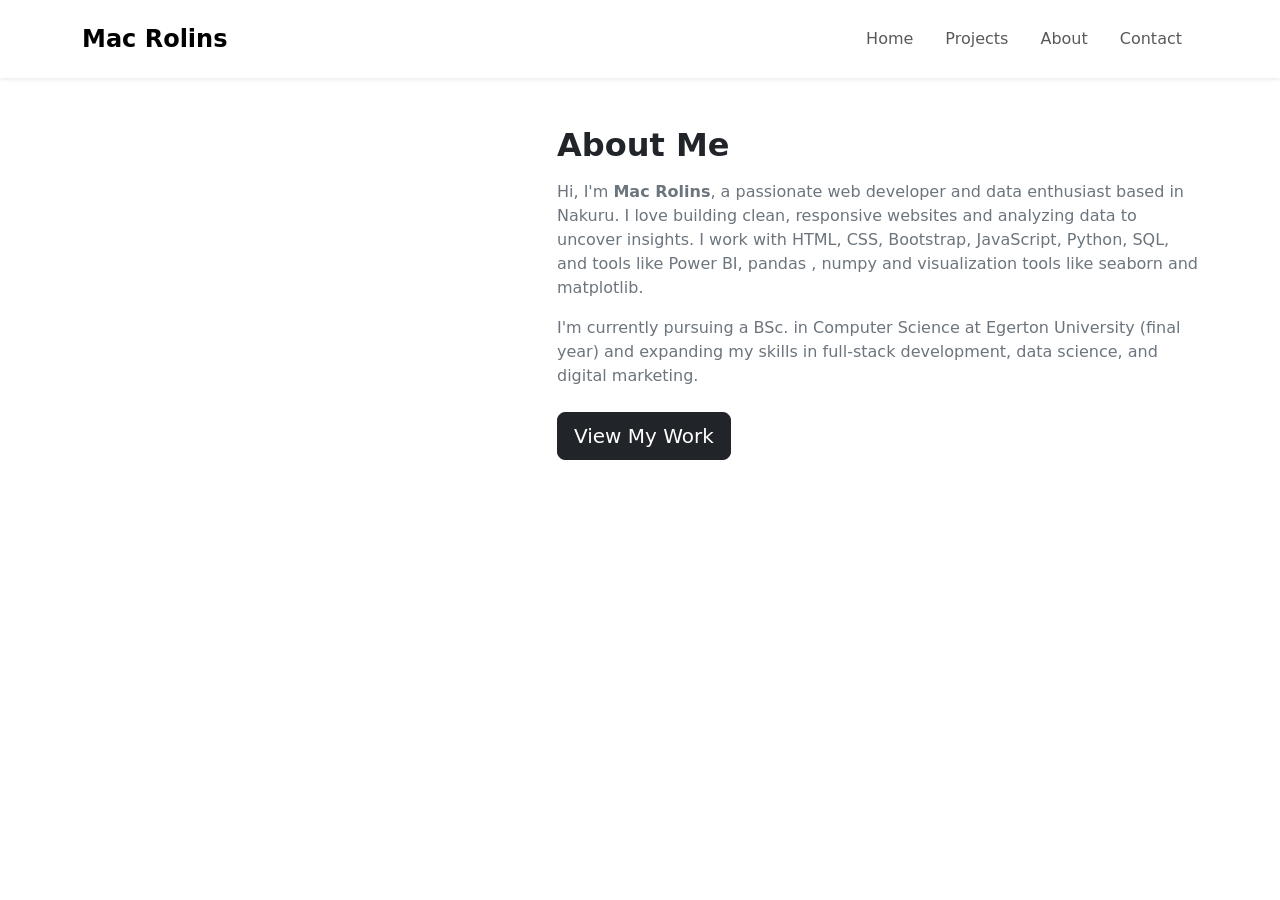
==== about.html @ 3a2dd6b3 "Initial commit of existing project files" ====
<!DOCTYPE html>
<html lang="en">
  <head>
    <meta charset="UTF-8">
    <meta name="viewport", content="width=device-width initial-scale=1">
    <title> McRolins | about</title>
    <link href="https://cdn.jsdelivr.net/npm/bootstrap@5.3.0/dist/css/bootstrap.min.css" rel="stylesheet">
    <link rel="stylesheet" href="style.css">
  </head>

<script src="https://cdn.jsdelivr.net/npm/bootstrap@5.3.3/dist/js/bootstrap.bundle.min.js"></script>
<script src="assets/js/script.js"></script>

<body>

    <div id="navbar"></div>

<script>
  fetch("assets/navbar.html")
    .then(res => res.text())
    .then(data => document.getElementById("navbar").innerHTML = data);
</script>

    <section id="about" class="py-5 bg-white">
    <div class="container">
        <div class="row align-items-center">

            <!-- Left Image -->
            <div class="col-md-5 text-center mb-4 mb-md-0">
                
            </div>

            <!-- Right Text -->
            <div class="col-md-7">
                <h2 class="fw-bold mb-3">About Me</h2>
                <p class="text-secondary">
                    Hi, I'm <strong>Mac Rolins</strong>, a passionate web developer and data enthusiast 
                    based in Nakuru. I love building clean, responsive websites and analyzing data to 
                    uncover insights. I work with HTML, CSS, Bootstrap, JavaScript, Python, SQL, and 
                    tools like Power BI, pandas , numpy and visualization tools like seaborn and matplotlib.
                </p>

                <p class="text-secondary">
                    I'm currently pursuing a BSc. in Computer Science at Egerton University (final year) and expanding 
                    my skills in full-stack development, data science, and digital marketing.
                </p>

                <a href="projects.html" class="btn btn-dark btn-lg mt-2">
                    View My Work
                </a>
            </div>

        </div>
    </div>
</section>

</body>
</html>
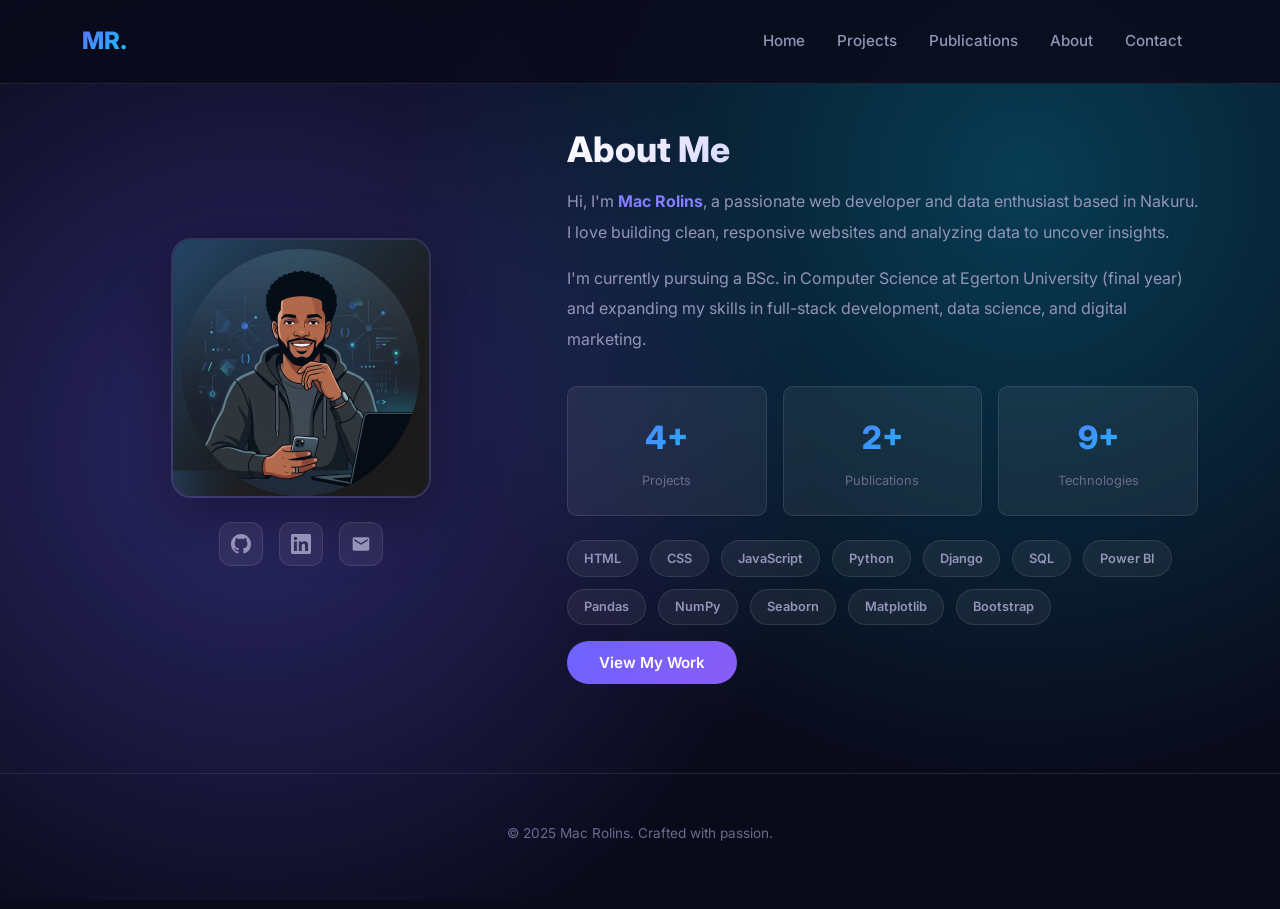
==== commit 42615354: "feat: implement comprehensive redesign with modern dark-themed glassmorphism aesthetic and modular s" ====
--- a/about.html
+++ b/about.html
@@ -1,58 +1,82 @@
 <!DOCTYPE html>
 <html lang="en">
-  <head>
-    <meta charset="UTF-8">
-    <meta name="viewport", content="width=device-width initial-scale=1">
-    <title> McRolins | about</title>
-    <link href="https://cdn.jsdelivr.net/npm/bootstrap@5.3.0/dist/css/bootstrap.min.css" rel="stylesheet">
-    <link rel="stylesheet" href="style.css">
-  </head>
+<head>
+  <meta charset="UTF-8">
+  <meta name="viewport" content="width=device-width, initial-scale=1">
+  <meta name="description" content="About Mac Rolins — web developer, data enthusiast, and CS student at Egerton University.">
+  <title>Mac Rolins | About</title>
+  <link href="https://cdn.jsdelivr.net/npm/bootstrap@5.3.0/dist/css/bootstrap.min.css" rel="stylesheet">
+  <link rel="stylesheet" href="style.css">
+</head>
+<body>
+  <div class="bg-grid"></div>
 
-<script src="https://cdn.jsdelivr.net/npm/bootstrap@5.3.3/dist/js/bootstrap.bundle.min.js"></script>
-<script src="assets/js/script.js"></script>
+  <div id="navbar"></div>
+  <script>
+    fetch("assets/navbar.html").then(r=>r.text()).then(d=>document.getElementById("navbar").innerHTML=d);
+  </script>
 
-<body>
+  <section class="section" style="padding-top:8rem;">
+    <div class="container">
+      <div class="row align-items-center g-5">
+        <div class="col-lg-5 text-center fade-up">
+          <img src="assets/img/avatar.png" alt="Mac Rolins" class="about-avatar">
+          <div class="social-icons justify-content-center mt-4">
+            <a href="https://github.com/mcrolins" target="_blank" class="social-icon" title="GitHub">
+              <svg viewBox="0 0 24 24"><path d="M12 0C5.37 0 0 5.37 0 12c0 5.31 3.435 9.795 8.205 11.385.6.105.825-.255.825-.57 0-.285-.015-1.23-.015-2.235-3.015.555-3.795-.735-4.035-1.41-.135-.345-.72-1.41-1.23-1.695-.42-.225-1.02-.78-.015-.795.945-.015 1.62.87 1.845 1.23 1.08 1.815 2.805 1.305 3.495.99.105-.78.42-1.305.765-1.605-2.67-.3-5.46-1.335-5.46-5.925 0-1.305.465-2.385 1.23-3.225-.12-.3-.54-1.53.12-3.18 0 0 1.005-.315 3.3 1.23.96-.27 1.98-.405 3-.405s2.04.135 3 .405c2.295-1.56 3.3-1.23 3.3-1.23.66 1.65.24 2.88.12 3.18.765.84 1.23 1.905 1.23 3.225 0 4.605-2.805 5.625-5.475 5.925.435.375.81 1.095.81 2.22 0 1.605-.015 2.895-.015 3.3 0 .315.225.69.825.57A12.02 12.02 0 0024 12c0-6.63-5.37-12-12-12z"/></svg>
+            </a>
+            <a href="https://linkedin.com/in/macrolins" target="_blank" class="social-icon" title="LinkedIn">
+              <svg viewBox="0 0 24 24"><path d="M20.447 20.452h-3.554v-5.569c0-1.328-.027-3.037-1.852-3.037-1.853 0-2.136 1.445-2.136 2.939v5.667H9.351V9h3.414v1.561h.046c.477-.9 1.637-1.85 3.37-1.85 3.601 0 4.267 2.37 4.267 5.455v6.286zM5.337 7.433a2.062 2.062 0 01-2.063-2.065 2.064 2.064 0 112.063 2.065zm1.782 13.019H3.555V9h3.564v11.452zM22.225 0H1.771C.792 0 0 .774 0 1.729v20.542C0 23.227.792 24 1.771 24h20.451C23.2 24 24 23.227 24 22.271V1.729C24 .774 23.2 0 22.222 0h.003z"/></svg>
+            </a>
+            <a href="mailto:rolinsmac21@gmail.com" class="social-icon" title="Email">
+              <svg viewBox="0 0 24 24"><path d="M20 4H4c-1.1 0-2 .9-2 2v12c0 1.1.9 2 2 2h16c1.1 0 2-.9 2-2V6c0-1.1-.9-2-2-2zm0 4l-8 5-8-5V6l8 5 8-5v2z"/></svg>
+            </a>
+          </div>
+        </div>
 
-    <div id="navbar"></div>
+        <div class="col-lg-7 fade-up fade-up-delay-1">
+          <h1 class="section-title">About Me</h1>
+          <p style="color:var(--text-secondary);margin-top:1rem;line-height:1.9;">
+            Hi, I'm <strong style="color:var(--accent-light)">Mac Rolins</strong>, a passionate web developer and data enthusiast based in Nakuru. I love building clean, responsive websites and analyzing data to uncover insights.
+          </p>
+          <p style="color:var(--text-secondary);line-height:1.9;">
+            I'm currently pursuing a BSc. in Computer Science at Egerton University (final year) and expanding my skills in full-stack development, data science, and digital marketing.
+          </p>
 
-<script>
-  fetch("assets/navbar.html")
-    .then(res => res.text())
-    .then(data => document.getElementById("navbar").innerHTML = data);
-</script>
+          <div class="row g-3 mt-3">
+            <div class="col-4"><div class="stat-box"><div class="stat-number">4+</div><div class="stat-label">Projects</div></div></div>
+            <div class="col-4"><div class="stat-box"><div class="stat-number">2+</div><div class="stat-label">Publications</div></div></div>
+            <div class="col-4"><div class="stat-box"><div class="stat-number">9+</div><div class="stat-label">Technologies</div></div></div>
+          </div>
 
-    <section id="about" class="py-5 bg-white">
-    <div class="container">
-        <div class="row align-items-center">
+          <div class="tech-badges mt-4">
+            <span class="tech-badge">HTML</span>
+            <span class="tech-badge">CSS</span>
+            <span class="tech-badge">JavaScript</span>
+            <span class="tech-badge">Python</span>
+            <span class="tech-badge">Django</span>
+            <span class="tech-badge">SQL</span>
+            <span class="tech-badge">Power BI</span>
+            <span class="tech-badge">Pandas</span>
+            <span class="tech-badge">NumPy</span>
+            <span class="tech-badge">Seaborn</span>
+            <span class="tech-badge">Matplotlib</span>
+            <span class="tech-badge">Bootstrap</span>
+          </div>
 
-            <!-- Left Image -->
-            <div class="col-md-5 text-center mb-4 mb-md-0">
-                
-            </div>
+          <div class="mt-4">
+            <a href="projects.html" class="btn-glow"><span>View My Work</span></a>
+          </div>
+        </div>
+      </div>
+    </div>
+  </section>
 
-            <!-- Right Text -->
-            <div class="col-md-7">
-                <h2 class="fw-bold mb-3">About Me</h2>
-                <p class="text-secondary">
-                    Hi, I'm <strong>Mac Rolins</strong>, a passionate web developer and data enthusiast 
-                    based in Nakuru. I love building clean, responsive websites and analyzing data to 
-                    uncover insights. I work with HTML, CSS, Bootstrap, JavaScript, Python, SQL, and 
-                    tools like Power BI, pandas , numpy and visualization tools like seaborn and matplotlib.
-                </p>
+  <footer class="footer">
+    <div class="container"><p>&copy; 2025 Mac Rolins. Crafted with passion.</p></div>
+  </footer>
 
-                <p class="text-secondary">
-                    I'm currently pursuing a BSc. in Computer Science at Egerton University (final year) and expanding 
-                    my skills in full-stack development, data science, and digital marketing.
-                </p>
-
-                <a href="projects.html" class="btn btn-dark btn-lg mt-2">
-                    View My Work
-                </a>
-            </div>
-
-        </div>
-    </div>
-</section>
-
+  <script src="https://cdn.jsdelivr.net/npm/bootstrap@5.3.3/dist/js/bootstrap.bundle.min.js"></script>
+  <script src="assets/js/main.js"></script>
 </body>
 </html>
--- a/style.css
+++ b/style.css
@@ -0,0 +1,335 @@
+/* ===== FONTS ===== */
+@import url('https://fonts.googleapis.com/css2?family=Inter:wght@300;400;500;600;700;800;900&display=swap');
+
+/* ===== CSS VARIABLES ===== */
+:root {
+  --bg-primary: #0a0a1a;
+  --bg-secondary: #111128;
+  --bg-card: rgba(255,255,255,0.04);
+  --bg-card-hover: rgba(255,255,255,0.08);
+  --glass: rgba(255,255,255,0.06);
+  --glass-border: rgba(255,255,255,0.1);
+  --accent: #6c63ff;
+  --accent-light: #857dff;
+  --accent-glow: rgba(108,99,255,0.35);
+  --cyan: #00d4ff;
+  --cyan-glow: rgba(0,212,255,0.25);
+  --text-primary: #e8e8f0;
+  --text-secondary: #9494b8;
+  --text-muted: #6b6b8d;
+  --gradient-hero: linear-gradient(135deg, #0a0a1a 0%, #1a1a3e 50%, #0d0d2b 100%);
+  --gradient-card: linear-gradient(145deg, rgba(255,255,255,0.05) 0%, rgba(255,255,255,0.02) 100%);
+  --radius: 16px;
+  --radius-sm: 10px;
+  --transition: 0.3s cubic-bezier(0.4, 0, 0.2, 1);
+}
+
+/* ===== RESET ===== */
+*, *::before, *::after { box-sizing: border-box; margin: 0; padding: 0; }
+
+html { scroll-behavior: smooth; }
+
+body {
+  font-family: 'Inter', -apple-system, BlinkMacSystemFont, sans-serif;
+  background: var(--bg-primary);
+  color: var(--text-primary);
+  line-height: 1.7;
+  overflow-x: hidden;
+}
+
+a { color: var(--accent-light); text-decoration: none; transition: var(--transition); }
+a:hover { color: var(--cyan); }
+
+/* ===== ANIMATED BACKGROUND ===== */
+.bg-grid {
+  position: fixed; inset: 0; z-index: 0; pointer-events: none;
+  background-image:
+    radial-gradient(circle at 20% 50%, var(--accent-glow) 0%, transparent 50%),
+    radial-gradient(circle at 80% 20%, var(--cyan-glow) 0%, transparent 50%);
+  animation: bgPulse 8s ease-in-out infinite alternate;
+}
+@keyframes bgPulse {
+  0% { opacity: .5; }
+  100% { opacity: .8; }
+}
+
+/* ===== NAVBAR ===== */
+.navbar-dark-custom {
+  background: rgba(10,10,26,0.85) !important;
+  backdrop-filter: blur(20px);
+  -webkit-backdrop-filter: blur(20px);
+  border-bottom: 1px solid var(--glass-border);
+  padding: 1rem 0;
+  transition: var(--transition);
+  z-index: 1000;
+}
+.navbar-dark-custom .navbar-brand {
+  font-weight: 800; font-size: 1.5rem;
+  background: linear-gradient(135deg, var(--accent), var(--cyan));
+  -webkit-background-clip: text; -webkit-text-fill-color: transparent;
+  background-clip: text;
+}
+.navbar-dark-custom .nav-link {
+  color: var(--text-secondary) !important; font-weight: 500; font-size: .95rem;
+  position: relative; padding: .5rem 1rem !important; transition: var(--transition);
+}
+.navbar-dark-custom .nav-link::after {
+  content: ''; position: absolute; bottom: 0; left: 50%; width: 0; height: 2px;
+  background: var(--accent); transition: var(--transition); transform: translateX(-50%);
+}
+.navbar-dark-custom .nav-link:hover { color: var(--text-primary) !important; }
+.navbar-dark-custom .nav-link:hover::after { width: 60%; }
+.navbar-dark-custom .nav-link.active { color: var(--accent-light) !important; }
+.navbar-dark-custom .nav-link.active::after { width: 60%; }
+.navbar-dark-custom .navbar-toggler {
+  border-color: var(--glass-border); color: var(--text-primary);
+}
+.navbar-dark-custom .navbar-toggler-icon {
+  background-image: url("data:image/svg+xml,%3csvg xmlns='http://www.w3.org/2000/svg' viewBox='0 0 30 30'%3e%3cpath stroke='rgba(232,232,240,0.8)' stroke-linecap='round' stroke-miterlimit='10' stroke-width='2' d='M4 7h22M4 15h22M4 23h22'/%3e%3c/svg%3e");
+}
+
+/* ===== HERO ===== */
+.hero-section {
+  min-height: 100vh; display: flex; align-items: center;
+  background: var(--gradient-hero); position: relative;
+}
+.hero-avatar {
+  width: 180px; height: 180px; border-radius: 50%;
+  border: 3px solid var(--accent);
+  box-shadow: 0 0 40px var(--accent-glow), 0 0 80px rgba(108,99,255,0.15);
+  animation: avatarFloat 4s ease-in-out infinite;
+  object-fit: cover;
+}
+@keyframes avatarFloat {
+  0%, 100% { transform: translateY(0); }
+  50% { transform: translateY(-12px); }
+}
+.hero-greeting {
+  font-size: 1.1rem; font-weight: 500; color: var(--accent-light);
+  letter-spacing: 2px; text-transform: uppercase; margin-bottom: .5rem;
+}
+.hero-name {
+  font-size: clamp(2.2rem, 5vw, 3.8rem); font-weight: 900;
+  background: linear-gradient(135deg, #fff 0%, var(--accent-light) 50%, var(--cyan) 100%);
+  -webkit-background-clip: text; -webkit-text-fill-color: transparent; background-clip: text;
+  line-height: 1.2; margin-bottom: 1rem;
+}
+.hero-tagline {
+  font-size: 1.15rem; color: var(--text-secondary); max-width: 600px;
+  line-height: 1.8; margin-bottom: 2rem;
+}
+.hero-btns { display: flex; gap: 1rem; flex-wrap: wrap; }
+
+/* ===== BUTTONS ===== */
+.btn-glow {
+  padding: .75rem 2rem; border-radius: 50px; font-weight: 600; font-size: .95rem;
+  border: none; cursor: pointer; transition: var(--transition); position: relative;
+  background: linear-gradient(135deg, var(--accent), #8b5cf6);
+  color: #fff; overflow: hidden;
+}
+.btn-glow::before {
+  content: ''; position: absolute; inset: 0; border-radius: 50px;
+  background: linear-gradient(135deg, var(--accent), var(--cyan));
+  opacity: 0; transition: var(--transition);
+}
+.btn-glow:hover { transform: translateY(-2px); box-shadow: 0 8px 30px var(--accent-glow); color: #fff; }
+.btn-glow:hover::before { opacity: 1; }
+.btn-glow span { position: relative; z-index: 1; }
+
+.btn-outline-glow {
+  padding: .75rem 2rem; border-radius: 50px; font-weight: 600; font-size: .95rem;
+  border: 1px solid var(--glass-border); background: transparent;
+  color: var(--text-primary); cursor: pointer; transition: var(--transition);
+}
+.btn-outline-glow:hover {
+  border-color: var(--accent); color: var(--accent-light);
+  background: rgba(108,99,255,0.08); transform: translateY(-2px);
+}
+
+/* ===== SOCIAL ICONS ===== */
+.social-icons { display: flex; gap: 1rem; margin-top: 1.5rem; }
+.social-icon {
+  width: 44px; height: 44px; border-radius: 12px;
+  display: flex; align-items: center; justify-content: center;
+  background: var(--glass); border: 1px solid var(--glass-border);
+  color: var(--text-secondary); font-size: 1.2rem;
+  transition: var(--transition);
+}
+.social-icon:hover {
+  background: var(--accent); color: #fff; border-color: var(--accent);
+  transform: translateY(-3px); box-shadow: 0 8px 25px var(--accent-glow);
+}
+.social-icon svg { width: 20px; height: 20px; fill: currentColor; }
+
+/* ===== TECH BADGES ===== */
+.tech-badges { display: flex; flex-wrap: wrap; gap: .75rem; margin-top: 2rem; }
+.tech-badge {
+  padding: .4rem 1rem; border-radius: 50px; font-size: .8rem; font-weight: 600;
+  background: var(--glass); border: 1px solid var(--glass-border);
+  color: var(--text-secondary); animation: badgeFloat 3s ease-in-out infinite;
+  transition: var(--transition);
+}
+.tech-badge:hover {
+  border-color: var(--accent); color: var(--accent-light);
+  background: rgba(108,99,255,0.1); transform: scale(1.05);
+}
+.tech-badge:nth-child(even) { animation-delay: 1.5s; }
+.tech-badge:nth-child(3n) { animation-delay: 0.8s; }
+@keyframes badgeFloat {
+  0%, 100% { transform: translateY(0); }
+  50% { transform: translateY(-5px); }
+}
+
+/* ===== SECTION ===== */
+.section { padding: 6rem 0; position: relative; z-index: 1; }
+.section-title {
+  font-size: 2.2rem; font-weight: 800; margin-bottom: .5rem;
+  background: linear-gradient(135deg, #fff, var(--accent-light));
+  -webkit-background-clip: text; -webkit-text-fill-color: transparent; background-clip: text;
+}
+.section-subtitle { color: var(--text-muted); font-size: 1rem; margin-bottom: 3rem; }
+
+/* ===== GLASS CARD ===== */
+.glass-card {
+  background: var(--gradient-card);
+  border: 1px solid var(--glass-border);
+  border-radius: var(--radius); padding: 2rem;
+  backdrop-filter: blur(10px); transition: var(--transition);
+}
+.glass-card:hover {
+  border-color: var(--accent);
+  background: var(--bg-card-hover);
+  transform: translateY(-6px);
+  box-shadow: 0 20px 60px rgba(0,0,0,0.3), 0 0 30px var(--accent-glow);
+}
+.glass-card .card-tag {
+  display: inline-block; padding: .25rem .75rem; border-radius: 50px;
+  font-size: .7rem; font-weight: 600; text-transform: uppercase; letter-spacing: 1px;
+  background: rgba(108,99,255,0.15); color: var(--accent-light); margin-bottom: 1rem;
+}
+.glass-card .card-title {
+  font-size: 1.25rem; font-weight: 700; color: var(--text-primary); margin-bottom: .75rem;
+}
+.glass-card .card-desc {
+  font-size: .9rem; color: var(--text-secondary); line-height: 1.7; margin-bottom: 1.5rem;
+}
+.glass-card .card-techs { display: flex; flex-wrap: wrap; gap: .5rem; margin-bottom: 1.5rem; }
+.glass-card .card-tech {
+  padding: .2rem .6rem; border-radius: 6px; font-size: .72rem; font-weight: 500;
+  background: rgba(0,212,255,0.08); color: var(--cyan); border: 1px solid rgba(0,212,255,0.15);
+}
+.glass-card .card-link {
+  display: inline-flex; align-items: center; gap: .4rem;
+  font-weight: 600; font-size: .9rem; color: var(--accent-light);
+}
+.glass-card .card-link:hover { color: var(--cyan); gap: .6rem; }
+
+/* ===== PUBLICATION CARD ===== */
+.pub-card { position: relative; overflow: hidden; }
+.pub-card::before {
+  content: ''; position: absolute; top: 0; left: 0; width: 4px; height: 100%;
+  background: linear-gradient(180deg, var(--accent), var(--cyan)); border-radius: 4px 0 0 4px;
+  opacity: 0; transition: var(--transition);
+}
+.pub-card:hover::before { opacity: 1; }
+.pub-icon {
+  width: 48px; height: 48px; border-radius: 12px;
+  display: flex; align-items: center; justify-content: center;
+  background: rgba(108,99,255,0.12); color: var(--accent-light);
+  font-size: 1.3rem; margin-bottom: 1rem; flex-shrink: 0;
+}
+.pub-meta { font-size: .8rem; color: var(--text-muted); margin-bottom: .5rem; }
+
+/* ===== ABOUT SECTION ===== */
+.about-avatar {
+  width: 260px; height: 260px; border-radius: 20px;
+  border: 2px solid var(--glass-border);
+  box-shadow: 0 20px 60px rgba(0,0,0,0.4); object-fit: cover;
+}
+.stat-box {
+  text-align: center; padding: 1.5rem;
+  background: var(--glass); border: 1px solid var(--glass-border);
+  border-radius: var(--radius-sm); transition: var(--transition);
+}
+.stat-box:hover { border-color: var(--accent); transform: translateY(-4px); }
+.stat-number {
+  font-size: 2rem; font-weight: 800;
+  background: linear-gradient(135deg, var(--accent), var(--cyan));
+  -webkit-background-clip: text; -webkit-text-fill-color: transparent; background-clip: text;
+}
+.stat-label { font-size: .8rem; color: var(--text-muted); margin-top: .25rem; }
+
+/* ===== CONTACT SECTION ===== */
+.contact-form input,
+.contact-form textarea {
+  background: var(--glass); border: 1px solid var(--glass-border);
+  border-radius: var(--radius-sm); color: var(--text-primary);
+  padding: .85rem 1.2rem; font-family: 'Inter', sans-serif; font-size: .95rem;
+  width: 100%; transition: var(--transition);
+}
+.contact-form input:focus,
+.contact-form textarea:focus {
+  outline: none; border-color: var(--accent);
+  box-shadow: 0 0 20px var(--accent-glow);
+}
+.contact-form input::placeholder,
+.contact-form textarea::placeholder { color: var(--text-muted); }
+
+/* ===== FOOTER ===== */
+.footer {
+  padding: 3rem 0; text-align: center;
+  border-top: 1px solid var(--glass-border);
+  color: var(--text-muted); font-size: .85rem;
+}
+
+/* ===== FADE-IN ANIMATIONS ===== */
+.fade-up {
+  opacity: 0; transform: translateY(30px);
+  transition: opacity 0.7s ease, transform 0.7s ease;
+}
+.fade-up.visible { opacity: 1; transform: translateY(0); }
+.fade-up-delay-1 { transition-delay: 0.1s; }
+.fade-up-delay-2 { transition-delay: 0.2s; }
+.fade-up-delay-3 { transition-delay: 0.3s; }
+.fade-up-delay-4 { transition-delay: 0.4s; }
+
+/* ===== PARTICLE DOTS ===== */
+.particle {
+  position: absolute; width: 4px; height: 4px; border-radius: 50%;
+  background: var(--accent); opacity: .3; animation: particleDrift 6s linear infinite;
+}
+@keyframes particleDrift {
+  0% { transform: translate(0,0); opacity: .3; }
+  50% { opacity: .6; }
+  100% { transform: translate(100px,-200px); opacity: 0; }
+}
+
+/* ===== RESPONSIVE ===== */
+@media (max-width: 768px) {
+  .hero-section { padding-top: 6rem; min-height: auto; }
+  .hero-name { font-size: 2rem; }
+  .hero-avatar { width: 130px; height: 130px; }
+  .about-avatar { width: 180px; height: 180px; }
+  .section { padding: 4rem 0; }
+  .tech-badges { justify-content: center; }
+  .hero-btns { justify-content: center; }
+  .social-icons { justify-content: center; }
+}
+
+/* ===== UPLOAD AREA (research page) ===== */
+.upload-area {
+  border: 2px dashed var(--glass-border); border-radius: var(--radius);
+  padding: 2rem; text-align: center; transition: var(--transition);
+}
+.upload-area:hover { border-color: var(--accent); background: rgba(108,99,255,0.05); }
+
+/* Override bootstrap on dark theme */
+.form-control {
+  background: var(--glass) !important; border: 1px solid var(--glass-border) !important;
+  color: var(--text-primary) !important; border-radius: var(--radius-sm) !important;
+}
+.form-control:focus {
+  box-shadow: 0 0 15px var(--accent-glow) !important;
+  border-color: var(--accent) !important;
+}
+.form-label { color: var(--text-secondary); font-weight: 500; }
